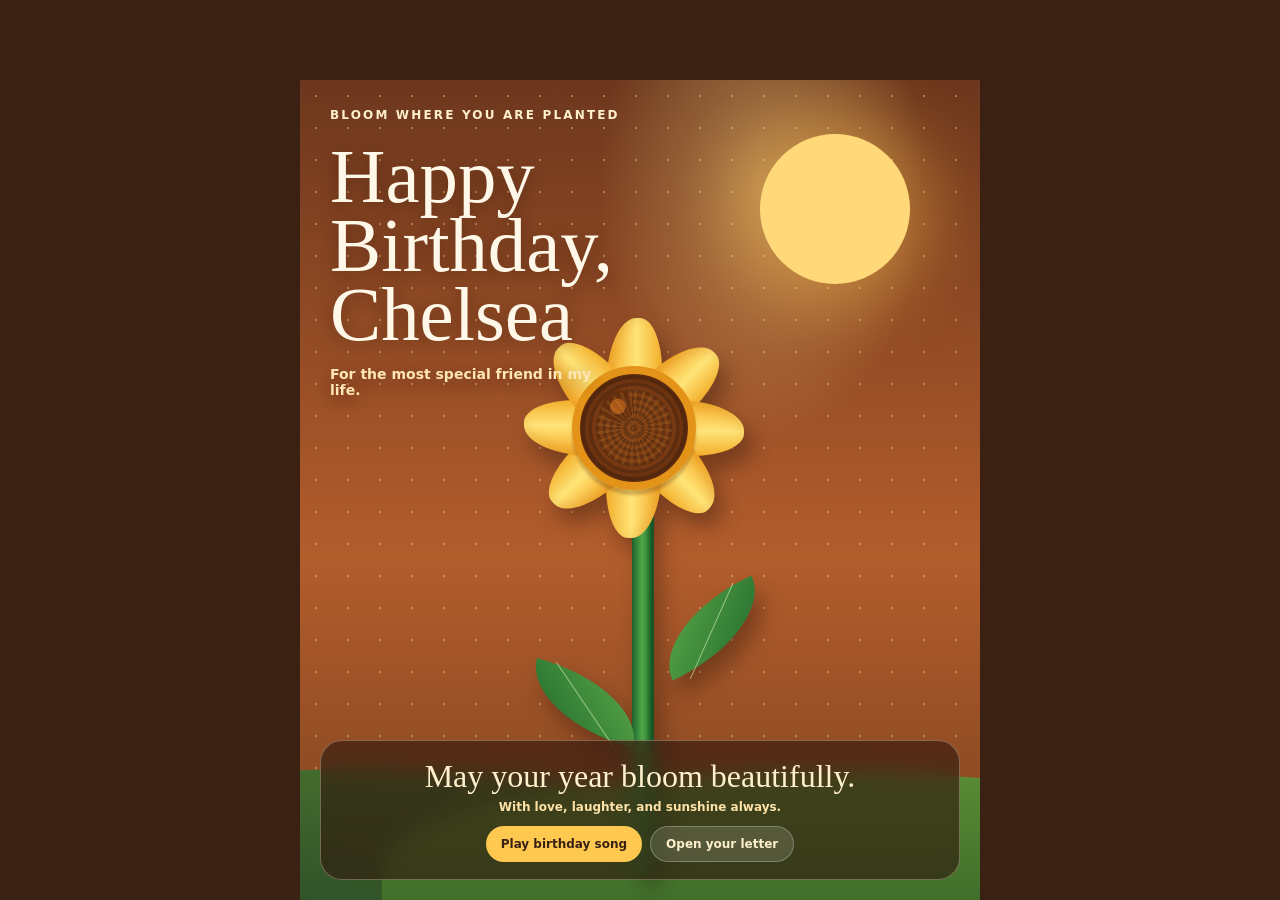
==== birthday.html @ 61093789 "Use animated sunset sunflower design" ====
<!doctype html>
<html lang="en">
<head>
  <meta charset="utf-8">
  <meta name="viewport" content="width=device-width, initial-scale=1">
  <title>Happy Birthday, Chelsea</title>
  <style>
    :root { --cream:#fff0cd; --gold:#ffc94f; --ink:#3a2114; }
    * { box-sizing:border-box; }
    body { margin:0; min-height:100vh; overflow:hidden; display:grid; place-items:end center; background:#3a2114; font-family:Georgia,serif; }
    .scene { position:relative; width:min(680px,100vw); height:min(820px,100vh); overflow:hidden; isolation:isolate; background:radial-gradient(ellipse at 68% 13%,rgba(255,225,142,.4),transparent 25%),linear-gradient(180deg,#6d371d,#b35d2c 58%,#7c421f 100%); }
    .sun { position:absolute; width:150px; aspect-ratio:1; top:54px; right:70px; border-radius:50%; background:#ffd879; box-shadow:0 0 65px 25px rgba(255,195,79,.37); animation:sun-pulse 6s ease-in-out infinite; }
    .hill { position:absolute; bottom:-62px; width:130%; height:190px; border-radius:50% 50% 0 0; background:linear-gradient(#3d702f,#204a27); animation:hill-breathe 8s ease-in-out infinite; }
    .hill.one { left:-42%; transform:rotate(3deg); opacity:.9; } .hill.two { right:-42%; background:linear-gradient(#5b8b34,#326226); animation-delay:-3s; }
    .dots { position:absolute; inset:0; opacity:.38; background-image:radial-gradient(#ffd888 1px,transparent 1.5px); background-size:32px 32px; mix-blend-mode:screen; animation:dust 16s linear infinite; }
    .caption { position:absolute; z-index:5; top:28px; left:30px; color:#fff0cd; letter-spacing:.18em; text-transform:uppercase; font:800 12px system-ui,sans-serif; opacity:.85; animation:fade-up 1s .2s both; }
    .headline { position:absolute; z-index:5; top:62px; left:30px; color:#fff8e8; text-shadow:0 4px 16px rgba(48,20,8,.4); animation:fade-up 1s .45s both; }
    .headline h1 { margin:0; max-width:8ch; font-size:clamp(2.4rem,8vw,4.8rem); line-height:.9; font-weight:400; }
    .headline p { margin:17px 0 0; max-width:270px; color:#ffe6b7; line-height:1.5; font:600 14px system-ui,sans-serif; }
    .flower { position:absolute; z-index:3; left:50%; bottom:38px; width:330px; height:610px; transform:translateX(-50%); filter:drop-shadow(8px 14px 10px rgba(24,10,4,.32)); animation:flower-grow 2.5s cubic-bezier(.18,.9,.28,1) both; }
    .stem { position:absolute; left:157px; top:252px; width:22px; height:370px; border-radius:15px; background:linear-gradient(90deg,#1f632e,#4eaa48 47%,#1d682c); box-shadow:inset -4px 0 5px #155023; transform-origin:top; animation:stem-sway 5s ease-in-out 2.5s infinite; }
    .leaf { position:absolute; width:116px; height:62px; background:linear-gradient(135deg,#5eaa48,#1f692e); border-radius:100% 0 100% 0; }
    .leaf:after { content:""; position:absolute; width:1px; height:105px; left:56px; top:-19px; background:rgba(228,255,187,.55); transform:rotate(49deg); }
    .leaf.left { left:52px; top:420px; transform:rotate(15deg) scaleX(-1); animation:leaf-left 5s ease-in-out 2.5s infinite; }
    .leaf.right { left:179px; top:345px; transform:rotate(-25deg); animation:leaf-right 5s ease-in-out 2.5s infinite; }
    .head { position:absolute; top:66px; left:49px; width:220px; aspect-ratio:1; animation:head-sway 5s ease-in-out 2.5s infinite; }
    .petal { position:absolute; left:82px; top:0; width:56px; height:128px; border-radius:58% 42% 52% 48%; transform-origin:28px 110px; background:linear-gradient(90deg,#f6a926 0%,#ffe477 55%,#f2ae2c 100%); box-shadow:inset 7px 0 10px rgba(177,91,8,.15); animation:petal-shimmer 4s ease-in-out infinite; }
    .p1{transform:rotate(0deg)} .p2{transform:rotate(45deg);animation-delay:-.5s} .p3{transform:rotate(90deg);animation-delay:-1s} .p4{transform:rotate(135deg);animation-delay:-1.5s} .p5{transform:rotate(180deg);animation-delay:-2s} .p6{transform:rotate(225deg);animation-delay:-2.5s} .p7{transform:rotate(270deg);animation-delay:-3s} .p8{transform:rotate(315deg);animation-delay:-3.5s}
    .disc { position:absolute; z-index:2; left:48px; top:48px; width:124px; aspect-ratio:1; border-radius:50%; border:8px solid #e39418; background:radial-gradient(circle at 35% 30%,#a95818 0 7%,#663010 8% 15%,transparent 16%),repeating-radial-gradient(circle,#633011 0 3px,#7c3c14 4px 7px); box-shadow:inset 0 0 17px #3d1b09,0 5px 3px rgba(89,38,7,.28); animation:disc-glow 4s ease-in-out infinite; }
    .disc:after { content:""; position:absolute; inset:16px; border-radius:50%; background:repeating-conic-gradient(rgba(255,190,64,.12) 0deg 5deg,transparent 5deg 13deg); }
    .message { position:absolute; z-index:6; left:20px; right:20px; bottom:20px; padding:17px 20px; color:var(--cream); text-align:center; border:1px solid rgba(255,240,205,.3); border-radius:22px; background:rgba(48,24,13,.62); backdrop-filter:blur(10px); animation:fade-up 1s 1s both; }
    .message strong { display:block; font-size:clamp(1.35rem,4vw,2rem); font-weight:400; } .message span { display:block; margin-top:5px; color:#ffe2a7; font:600 12px system-ui,sans-serif; }
    .actions { display:flex; justify-content:center; gap:8px; margin-top:12px; } button { border:0; border-radius:999px; padding:10px 15px; color:var(--ink); background:var(--gold); font:800 12px system-ui,sans-serif; cursor:pointer; } button.secondary { color:var(--cream); background:rgba(255,255,255,.14); border:1px solid rgba(255,255,255,.25); }
    .letter { display:none; position:absolute; z-index:10; left:20px; right:20px; bottom:20px; padding:25px; color:var(--ink); text-align:left; border-radius:22px; background:#fff6df; box-shadow:0 20px 50px rgba(30,12,4,.45); animation:fade-up .45s both; font:15px/1.75 system-ui,sans-serif; } .letter.show { display:block; } .letter h2 { margin:0 0 8px; color:#8d4c35; font:400 30px Georgia,serif; } .letter button { width:100%; margin-top:8px; }
    @keyframes flower-grow { from { transform:translateX(-50%) scale(.12) translateY(100px); opacity:0; } to { transform:translateX(-50%) scale(1) translateY(0); opacity:1; } }
    @keyframes petal-shimmer { 0%,100% { filter:brightness(1); } 50% { filter:brightness(1.1); } } @keyframes head-sway { 0%,100% { transform:rotate(-1deg); } 50% { transform:rotate(1.5deg); } } @keyframes stem-sway { 0%,100% { transform:rotate(-1deg); } 50% { transform:rotate(1deg); } } @keyframes leaf-left { 0%,100% { transform:rotate(15deg) scaleX(-1); } 50% { transform:rotate(20deg) scaleX(-1); } } @keyframes leaf-right { 0%,100% { transform:rotate(-25deg); } 50% { transform:rotate(-19deg); } } @keyframes sun-pulse { 0%,100% { box-shadow:0 0 65px 25px rgba(255,195,79,.37); } 50% { box-shadow:0 0 84px 34px rgba(255,195,79,.48); } } @keyframes hill-breathe { 0%,100% { margin-left:0; } 50% { margin-left:8px; } } @keyframes dust { from { transform:translate(0,0); } to { transform:translate(25px,18px); } } @keyframes disc-glow { 0%,100% { box-shadow:inset 0 0 17px #3d1b09,0 5px 3px rgba(89,38,7,.28); } 50% { box-shadow:inset 0 0 20px #3d1b09,0 5px 12px rgba(255,167,48,.28); } } @keyframes fade-up { from { opacity:0; transform:translateY(18px); } to { opacity:1; transform:translateY(0); } }
    @media (max-width:500px) { .sun { right:25px; top:35px; width:110px; } .flower { transform:translateX(-50%) scale(.78); transform-origin:bottom center; } .headline { top:58px; left:20px; } .message { left:12px; right:12px; bottom:12px; } }
  </style>
</head>
<body>
  <main class="scene" aria-label="A realistic stylized sunflower at sunset">
    <div class="dots"></div><div class="sun"></div><div class="caption">Bloom where you are planted</div>
    <div class="headline"><h1>Happy Birthday,<br>Chelsea</h1><p>For the most special friend in my life.</p></div>
    <div class="hill one"></div><div class="hill two"></div>
    <div class="flower" aria-label="A growing sunflower"><div class="stem"></div><div class="leaf left"></div><div class="leaf right"></div><div class="head"><i class="petal p1"></i><i class="petal p2"></i><i class="petal p3"></i><i class="petal p4"></i><i class="petal p5"></i><i class="petal p6"></i><i class="petal p7"></i><i class="petal p8"></i><div class="disc"></div></div></div>
    <div class="message"><strong>May your year bloom beautifully.</strong><span>With love, laughter, and sunshine always.</span><div class="actions"><button id="musicBtn" type="button">Play birthday song</button><button class="secondary" id="letterBtn" type="button">Open your letter</button></div></div>
    <article class="letter" id="letter"><h2>A letter for you</h2>Dear Chelsea,<br><br>You are one of the brightest gifts in my life. I hope this birthday brings you peace, laughter, beautiful memories, and every happiness you deserve.<br><br>Happy birthday, always.<button id="closeLetter" type="button">Close letter</button></article>
  </main>
  <script>
    let audioCtx; const notes={G4:392,A4:440,B4:494,C5:523,D5:587};
    function playBirthdaySong(){ audioCtx ||= new(window.AudioContext||window.webkitAudioContext)(); const melody=[['G4',.45],['G4',.2],['A4',.65],['G4',.65],['C5',.65],['B4',1.1],['G4',.45],['G4',.2],['A4',.65],['G4',.65],['D5',.65],['C5',1.1]]; let at=audioCtx.currentTime+.05; melody.forEach(([note,length])=>{const oscillator=audioCtx.createOscillator(),gain=audioCtx.createGain(); oscillator.type='triangle'; oscillator.frequency.value=notes[note]; gain.gain.setValueAtTime(.0001,at); gain.gain.exponentialRampToValueAtTime(.12,at+.04); gain.gain.exponentialRampToValueAtTime(.0001,at+length); oscillator.connect(gain).connect(audioCtx.destination); oscillator.start(at); oscillator.stop(at+length+.02); at+=length+.05;}); }
    window.addEventListener('load',()=>{try{playBirthdaySong();}catch(error){}}); document.addEventListener('click',()=>{if(audioCtx?.state==='suspended')audioCtx.resume();},{once:true}); musicBtn.addEventListener('click',playBirthdaySong); letterBtn.addEventListener('click',()=>letter.classList.add('show')); closeLetter.addEventListener('click',()=>letter.classList.remove('show'));
  </script>
</body>
</html>
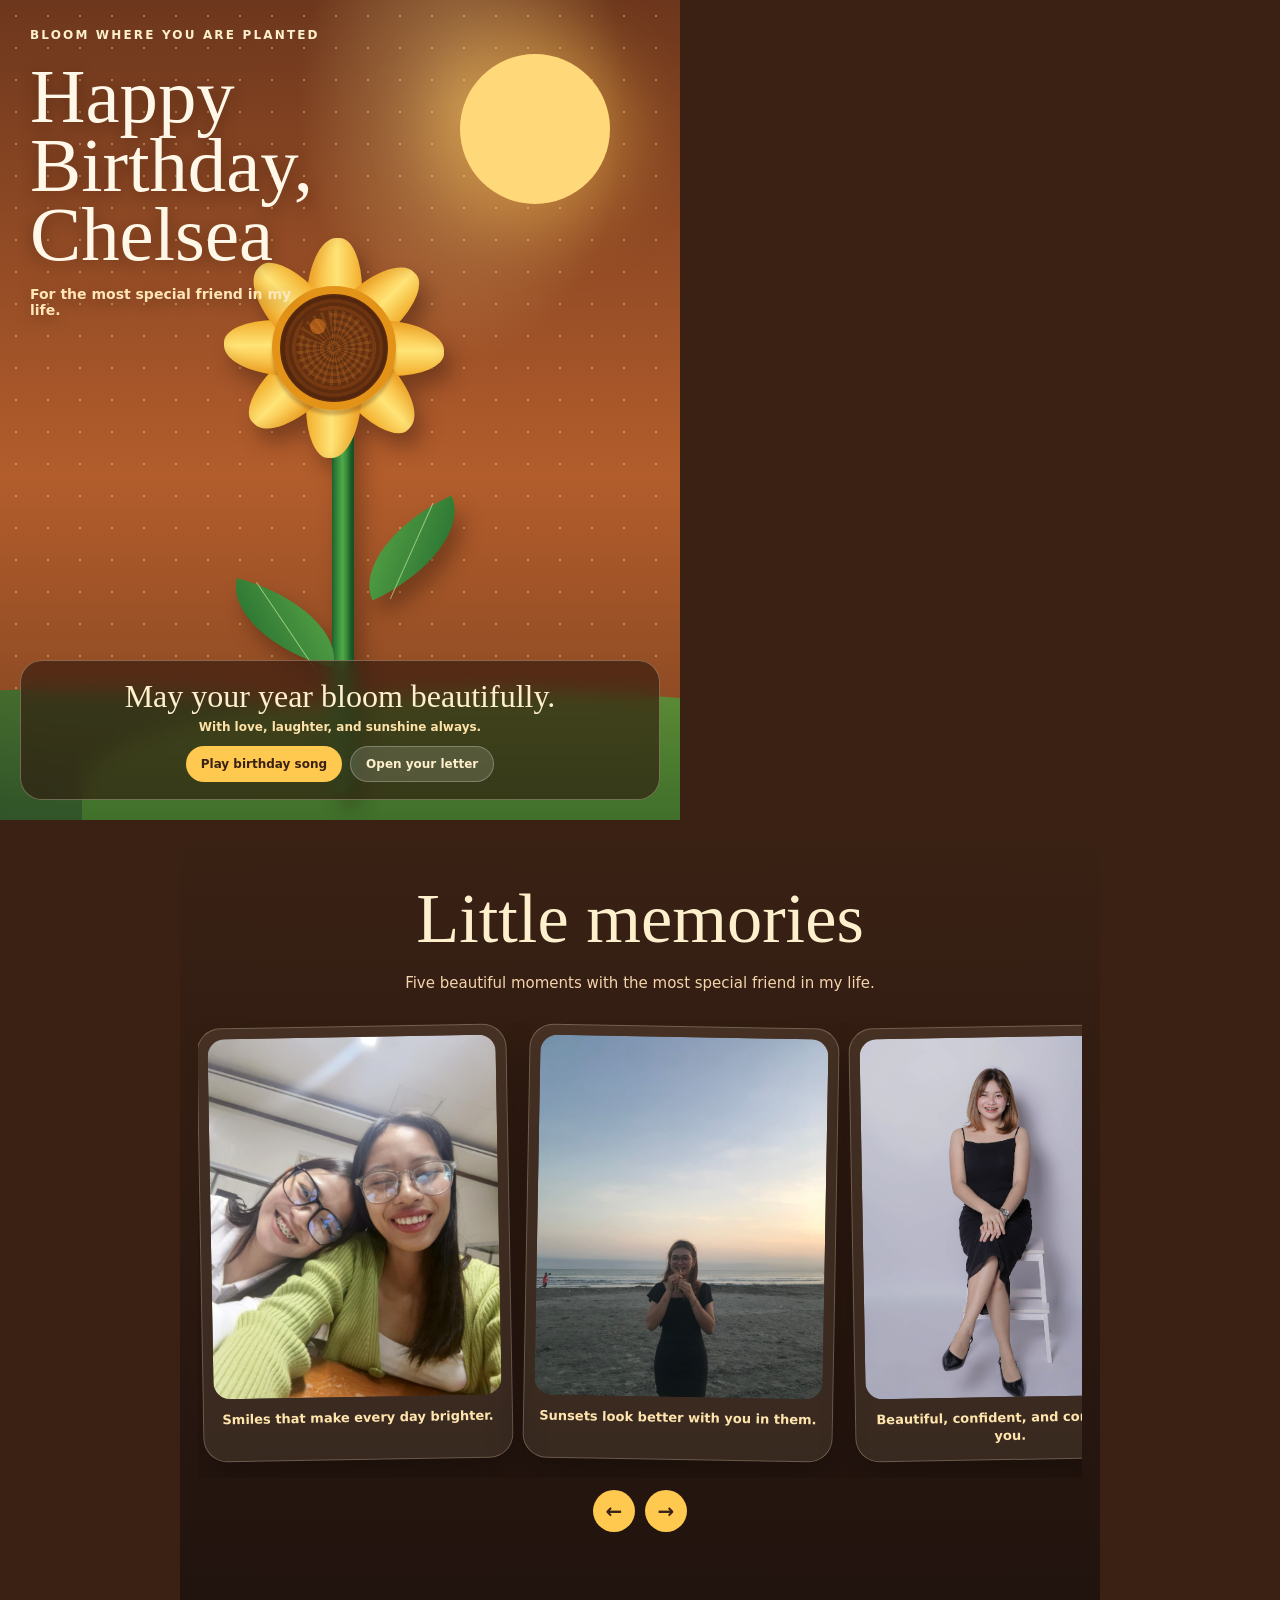
==== commit 2e987e47: "Add personal photo memory carousel" ====
--- a/birthday.html
+++ b/birthday.html
@@ -7,7 +7,7 @@
   <style>
     :root { --cream:#fff0cd; --gold:#ffc94f; --ink:#3a2114; }
     * { box-sizing:border-box; }
-    body { margin:0; min-height:100vh; overflow:hidden; display:grid; place-items:end center; background:#3a2114; font-family:Georgia,serif; }
+    body { margin:0; min-height:100vh; overflow-x:hidden; overflow-y:auto; background:#3a2114; font-family:Georgia,serif; }
     .scene { position:relative; width:min(680px,100vw); height:min(820px,100vh); overflow:hidden; isolation:isolate; background:radial-gradient(ellipse at 68% 13%,rgba(255,225,142,.4),transparent 25%),linear-gradient(180deg,#6d371d,#b35d2c 58%,#7c421f 100%); }
     .sun { position:absolute; width:150px; aspect-ratio:1; top:54px; right:70px; border-radius:50%; background:#ffd879; box-shadow:0 0 65px 25px rgba(255,195,79,.37); animation:sun-pulse 6s ease-in-out infinite; }
     .hill { position:absolute; bottom:-62px; width:130%; height:190px; border-radius:50% 50% 0 0; background:linear-gradient(#3d702f,#204a27); animation:hill-breathe 8s ease-in-out infinite; }
@@ -32,6 +32,12 @@
     .message strong { display:block; font-size:clamp(1.35rem,4vw,2rem); font-weight:400; } .message span { display:block; margin-top:5px; color:#ffe2a7; font:600 12px system-ui,sans-serif; }
     .actions { display:flex; justify-content:center; gap:8px; margin-top:12px; } button { border:0; border-radius:999px; padding:10px 15px; color:var(--ink); background:var(--gold); font:800 12px system-ui,sans-serif; cursor:pointer; } button.secondary { color:var(--cream); background:rgba(255,255,255,.14); border:1px solid rgba(255,255,255,.25); }
     .letter { display:none; position:absolute; z-index:10; left:20px; right:20px; bottom:20px; padding:25px; color:var(--ink); text-align:left; border-radius:22px; background:#fff6df; box-shadow:0 20px 50px rgba(30,12,4,.45); animation:fade-up .45s both; font:15px/1.75 system-ui,sans-serif; } .letter.show { display:block; } .letter h2 { margin:0 0 8px; color:#8d4c35; font:400 30px Georgia,serif; } .letter button { width:100%; margin-top:8px; }
+    .memories { width:min(920px,100%); margin:0 auto; padding:58px 18px 70px; color:var(--cream); background:linear-gradient(180deg,#3a2114,#21130e); }
+    .memories h2 { margin:0; text-align:center; font-size:clamp(2.2rem,7vw,4.4rem); font-weight:400; } .memories > p { max-width:520px; margin:12px auto 25px; text-align:center; color:#f3d4ac; font:15px/1.7 system-ui,sans-serif; }
+    .carousel { position:relative; display:flex; gap:16px; overflow-x:auto; scroll-snap-type:x mandatory; scrollbar-width:none; padding:4px 2px 18px; } .carousel::-webkit-scrollbar { display:none; }
+    .memory { flex:0 0 min(76vw,310px); scroll-snap-align:center; margin:0; padding:10px 10px 14px; border:1px solid rgba(255,240,205,.25); border-radius:24px; background:rgba(255,240,205,.09); box-shadow:0 20px 35px rgba(0,0,0,.25); transform:rotate(-1deg); transition:transform .35s ease; } .memory:nth-child(even) { transform:rotate(1deg); } .memory:hover { transform:translateY(-7px) rotate(0); }
+    .memory img { display:block; width:100%; aspect-ratio:4/5; object-fit:cover; border-radius:17px; } .memory figcaption { padding:12px 5px 0; color:#ffe4ad; text-align:center; font:600 13px/1.4 system-ui,sans-serif; }
+    .carousel-controls { display:flex; justify-content:center; gap:10px; margin-top:12px; } .carousel-controls button { width:42px; height:42px; padding:0; color:var(--ink); font-size:20px; }
     @keyframes flower-grow { from { transform:translateX(-50%) scale(.12) translateY(100px); opacity:0; } to { transform:translateX(-50%) scale(1) translateY(0); opacity:1; } }
     @keyframes petal-shimmer { 0%,100% { filter:brightness(1); } 50% { filter:brightness(1.1); } } @keyframes head-sway { 0%,100% { transform:rotate(-1deg); } 50% { transform:rotate(1.5deg); } } @keyframes stem-sway { 0%,100% { transform:rotate(-1deg); } 50% { transform:rotate(1deg); } } @keyframes leaf-left { 0%,100% { transform:rotate(15deg) scaleX(-1); } 50% { transform:rotate(20deg) scaleX(-1); } } @keyframes leaf-right { 0%,100% { transform:rotate(-25deg); } 50% { transform:rotate(-19deg); } } @keyframes sun-pulse { 0%,100% { box-shadow:0 0 65px 25px rgba(255,195,79,.37); } 50% { box-shadow:0 0 84px 34px rgba(255,195,79,.48); } } @keyframes hill-breathe { 0%,100% { margin-left:0; } 50% { margin-left:8px; } } @keyframes dust { from { transform:translate(0,0); } to { transform:translate(25px,18px); } } @keyframes disc-glow { 0%,100% { box-shadow:inset 0 0 17px #3d1b09,0 5px 3px rgba(89,38,7,.28); } 50% { box-shadow:inset 0 0 20px #3d1b09,0 5px 12px rgba(255,167,48,.28); } } @keyframes fade-up { from { opacity:0; transform:translateY(18px); } to { opacity:1; transform:translateY(0); } }
     @media (max-width:500px) { .sun { right:25px; top:35px; width:110px; } .flower { transform:translateX(-50%) scale(.78); transform-origin:bottom center; } .headline { top:58px; left:20px; } .message { left:12px; right:12px; bottom:12px; } }
@@ -46,10 +52,23 @@
     <div class="message"><strong>May your year bloom beautifully.</strong><span>With love, laughter, and sunshine always.</span><div class="actions"><button id="musicBtn" type="button">Play birthday song</button><button class="secondary" id="letterBtn" type="button">Open your letter</button></div></div>
     <article class="letter" id="letter"><h2>A letter for you</h2>Dear Chelsea,<br><br>You are one of the brightest gifts in my life. I hope this birthday brings you peace, laughter, beautiful memories, and every happiness you deserve.<br><br>Happy birthday, always.<button id="closeLetter" type="button">Close letter</button></article>
   </main>
+  <section class="memories" aria-labelledby="memories-title">
+    <h2 id="memories-title">Little memories</h2>
+    <p>Five beautiful moments with the most special friend in my life.</p>
+    <div class="carousel" id="carousel">
+      <figure class="memory"><img src="assets/photos/memory-1.jpg" alt="Chelsea smiling with a friend" loading="lazy"><figcaption>Smiles that make every day brighter.</figcaption></figure>
+      <figure class="memory"><img src="assets/photos/memory-2.jpg" alt="Chelsea enjoying a beach sunset" loading="lazy"><figcaption>Sunsets look better with you in them.</figcaption></figure>
+      <figure class="memory"><img src="assets/photos/memory-3.jpg" alt="Chelsea smiling for a portrait" loading="lazy"><figcaption>Beautiful, confident, and completely you.</figcaption></figure>
+      <figure class="memory"><img src="assets/photos/memory-4.jpg" alt="Chelsea smiling outdoors" loading="lazy"><figcaption>Your smile is its own kind of sunshine.</figcaption></figure>
+      <figure class="memory"><img src="assets/photos/memory-5.jpg" alt="Chelsea with a friend in a classroom" loading="lazy"><figcaption>The best memories are made together.</figcaption></figure>
+    </div>
+    <div class="carousel-controls"><button id="previousPhoto" type="button" aria-label="Previous photo">&#8592;</button><button id="nextPhoto" type="button" aria-label="Next photo">&#8594;</button></div>
+  </section>
   <script>
     let audioCtx; const notes={G4:392,A4:440,B4:494,C5:523,D5:587};
     function playBirthdaySong(){ audioCtx ||= new(window.AudioContext||window.webkitAudioContext)(); const melody=[['G4',.45],['G4',.2],['A4',.65],['G4',.65],['C5',.65],['B4',1.1],['G4',.45],['G4',.2],['A4',.65],['G4',.65],['D5',.65],['C5',1.1]]; let at=audioCtx.currentTime+.05; melody.forEach(([note,length])=>{const oscillator=audioCtx.createOscillator(),gain=audioCtx.createGain(); oscillator.type='triangle'; oscillator.frequency.value=notes[note]; gain.gain.setValueAtTime(.0001,at); gain.gain.exponentialRampToValueAtTime(.12,at+.04); gain.gain.exponentialRampToValueAtTime(.0001,at+length); oscillator.connect(gain).connect(audioCtx.destination); oscillator.start(at); oscillator.stop(at+length+.02); at+=length+.05;}); }
     window.addEventListener('load',()=>{try{playBirthdaySong();}catch(error){}}); document.addEventListener('click',()=>{if(audioCtx?.state==='suspended')audioCtx.resume();},{once:true}); musicBtn.addEventListener('click',playBirthdaySong); letterBtn.addEventListener('click',()=>letter.classList.add('show')); closeLetter.addEventListener('click',()=>letter.classList.remove('show'));
+    const carousel=document.getElementById('carousel'); const previousPhoto=document.getElementById('previousPhoto'); const nextPhoto=document.getElementById('nextPhoto'); function movePhoto(direction){ carousel.scrollBy({left:direction * carousel.clientWidth * .78,behavior:'smooth'}); } previousPhoto.addEventListener('click',()=>movePhoto(-1)); nextPhoto.addEventListener('click',()=>movePhoto(1));
   </script>
 </body>
 </html>
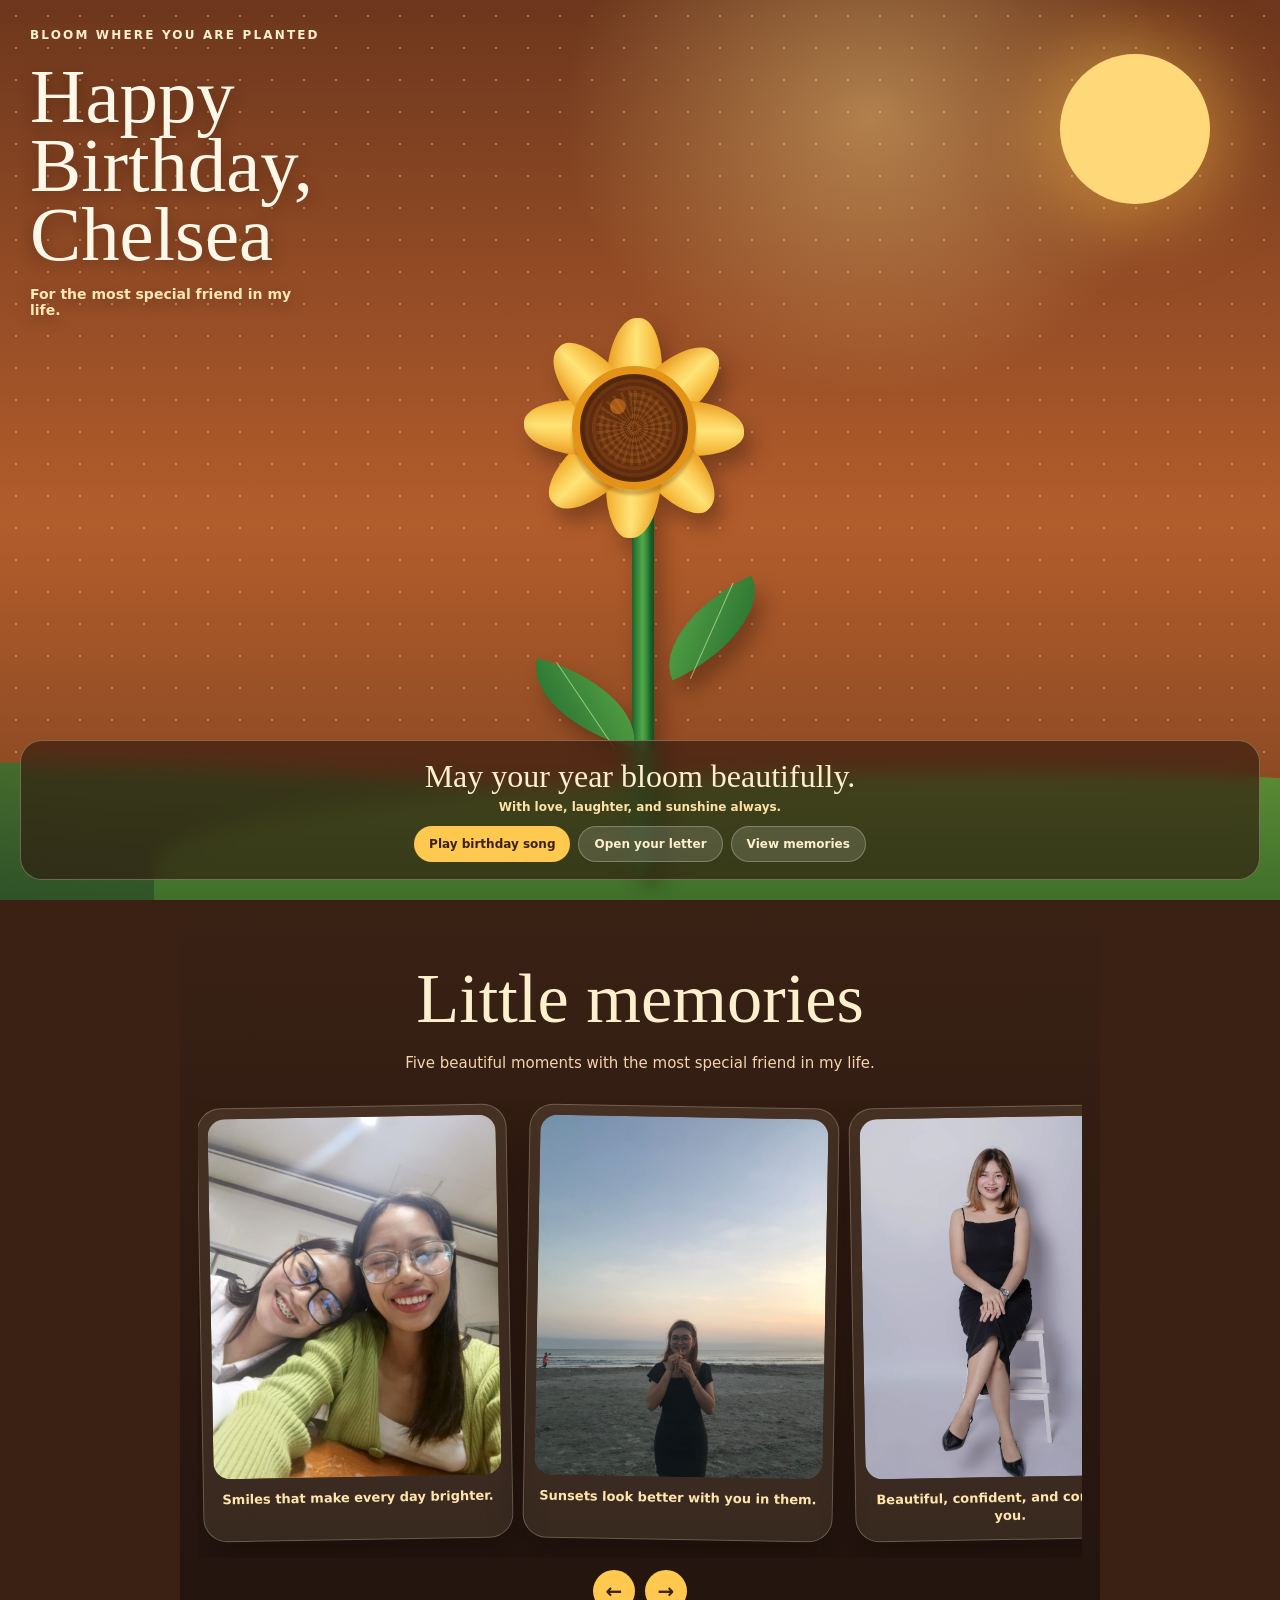
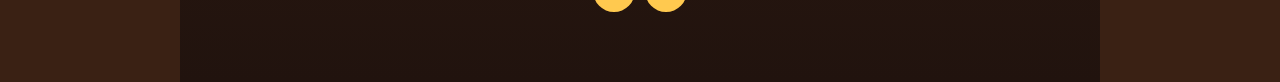
==== commit 2a960169: "Expand birthday page and extend music" ====
--- a/birthday.html
+++ b/birthday.html
@@ -8,7 +8,7 @@
     :root { --cream:#fff0cd; --gold:#ffc94f; --ink:#3a2114; }
     * { box-sizing:border-box; }
     body { margin:0; min-height:100vh; overflow-x:hidden; overflow-y:auto; background:#3a2114; font-family:Georgia,serif; }
-    .scene { position:relative; width:min(680px,100vw); height:min(820px,100vh); overflow:hidden; isolation:isolate; background:radial-gradient(ellipse at 68% 13%,rgba(255,225,142,.4),transparent 25%),linear-gradient(180deg,#6d371d,#b35d2c 58%,#7c421f 100%); }
+    .scene { position:relative; width:100vw; min-height:100vh; height:max(820px,100vh); overflow:hidden; isolation:isolate; background:radial-gradient(ellipse at 68% 13%,rgba(255,225,142,.4),transparent 25%),linear-gradient(180deg,#6d371d,#b35d2c 58%,#7c421f 100%); }
     .sun { position:absolute; width:150px; aspect-ratio:1; top:54px; right:70px; border-radius:50%; background:#ffd879; box-shadow:0 0 65px 25px rgba(255,195,79,.37); animation:sun-pulse 6s ease-in-out infinite; }
     .hill { position:absolute; bottom:-62px; width:130%; height:190px; border-radius:50% 50% 0 0; background:linear-gradient(#3d702f,#204a27); animation:hill-breathe 8s ease-in-out infinite; }
     .hill.one { left:-42%; transform:rotate(3deg); opacity:.9; } .hill.two { right:-42%; background:linear-gradient(#5b8b34,#326226); animation-delay:-3s; }
@@ -30,7 +30,7 @@
     .disc:after { content:""; position:absolute; inset:16px; border-radius:50%; background:repeating-conic-gradient(rgba(255,190,64,.12) 0deg 5deg,transparent 5deg 13deg); }
     .message { position:absolute; z-index:6; left:20px; right:20px; bottom:20px; padding:17px 20px; color:var(--cream); text-align:center; border:1px solid rgba(255,240,205,.3); border-radius:22px; background:rgba(48,24,13,.62); backdrop-filter:blur(10px); animation:fade-up 1s 1s both; }
     .message strong { display:block; font-size:clamp(1.35rem,4vw,2rem); font-weight:400; } .message span { display:block; margin-top:5px; color:#ffe2a7; font:600 12px system-ui,sans-serif; }
-    .actions { display:flex; justify-content:center; gap:8px; margin-top:12px; } button { border:0; border-radius:999px; padding:10px 15px; color:var(--ink); background:var(--gold); font:800 12px system-ui,sans-serif; cursor:pointer; } button.secondary { color:var(--cream); background:rgba(255,255,255,.14); border:1px solid rgba(255,255,255,.25); }
+    .actions { display:flex; justify-content:center; gap:8px; margin-top:12px; flex-wrap:wrap; } button, .button-link { border:0; border-radius:999px; padding:10px 15px; color:var(--ink); background:var(--gold); font:800 12px system-ui,sans-serif; cursor:pointer; text-decoration:none; } button.secondary, .button-link.secondary { color:var(--cream); background:rgba(255,255,255,.14); border:1px solid rgba(255,255,255,.25); }
     .letter { display:none; position:absolute; z-index:10; left:20px; right:20px; bottom:20px; padding:25px; color:var(--ink); text-align:left; border-radius:22px; background:#fff6df; box-shadow:0 20px 50px rgba(30,12,4,.45); animation:fade-up .45s both; font:15px/1.75 system-ui,sans-serif; } .letter.show { display:block; } .letter h2 { margin:0 0 8px; color:#8d4c35; font:400 30px Georgia,serif; } .letter button { width:100%; margin-top:8px; }
     .memories { width:min(920px,100%); margin:0 auto; padding:58px 18px 70px; color:var(--cream); background:linear-gradient(180deg,#3a2114,#21130e); }
     .memories h2 { margin:0; text-align:center; font-size:clamp(2.2rem,7vw,4.4rem); font-weight:400; } .memories > p { max-width:520px; margin:12px auto 25px; text-align:center; color:#f3d4ac; font:15px/1.7 system-ui,sans-serif; }
@@ -49,10 +49,10 @@
     <div class="headline"><h1>Happy Birthday,<br>Chelsea</h1><p>For the most special friend in my life.</p></div>
     <div class="hill one"></div><div class="hill two"></div>
     <div class="flower" aria-label="A growing sunflower"><div class="stem"></div><div class="leaf left"></div><div class="leaf right"></div><div class="head"><i class="petal p1"></i><i class="petal p2"></i><i class="petal p3"></i><i class="petal p4"></i><i class="petal p5"></i><i class="petal p6"></i><i class="petal p7"></i><i class="petal p8"></i><div class="disc"></div></div></div>
-    <div class="message"><strong>May your year bloom beautifully.</strong><span>With love, laughter, and sunshine always.</span><div class="actions"><button id="musicBtn" type="button">Play birthday song</button><button class="secondary" id="letterBtn" type="button">Open your letter</button></div></div>
+    <div class="message"><strong>May your year bloom beautifully.</strong><span>With love, laughter, and sunshine always.</span><div class="actions"><button id="musicBtn" type="button">Play birthday song</button><button class="secondary" id="letterBtn" type="button">Open your letter</button><a class="button-link secondary" href="#memories">View memories</a></div></div>
     <article class="letter" id="letter"><h2>A letter for you</h2>Dear Chelsea,<br><br>You are one of the brightest gifts in my life. I hope this birthday brings you peace, laughter, beautiful memories, and every happiness you deserve.<br><br>Happy birthday, always.<button id="closeLetter" type="button">Close letter</button></article>
   </main>
-  <section class="memories" aria-labelledby="memories-title">
+  <section class="memories" id="memories" aria-labelledby="memories-title">
     <h2 id="memories-title">Little memories</h2>
     <p>Five beautiful moments with the most special friend in my life.</p>
     <div class="carousel" id="carousel">
@@ -66,7 +66,7 @@
   </section>
   <script>
     let audioCtx; const notes={G4:392,A4:440,B4:494,C5:523,D5:587};
-    function playBirthdaySong(){ audioCtx ||= new(window.AudioContext||window.webkitAudioContext)(); const melody=[['G4',.45],['G4',.2],['A4',.65],['G4',.65],['C5',.65],['B4',1.1],['G4',.45],['G4',.2],['A4',.65],['G4',.65],['D5',.65],['C5',1.1]]; let at=audioCtx.currentTime+.05; melody.forEach(([note,length])=>{const oscillator=audioCtx.createOscillator(),gain=audioCtx.createGain(); oscillator.type='triangle'; oscillator.frequency.value=notes[note]; gain.gain.setValueAtTime(.0001,at); gain.gain.exponentialRampToValueAtTime(.12,at+.04); gain.gain.exponentialRampToValueAtTime(.0001,at+length); oscillator.connect(gain).connect(audioCtx.destination); oscillator.start(at); oscillator.stop(at+length+.02); at+=length+.05;}); }
+    function playBirthdaySong(){ audioCtx ||= new(window.AudioContext||window.webkitAudioContext)(); if(audioCtx.state==='suspended') audioCtx.resume(); const melody=[['G4',.45],['G4',.2],['A4',.65],['G4',.65],['C5',.65],['B4',1.1],['G4',.45],['G4',.2],['A4',.65],['G4',.65],['D5',.65],['C5',1.1]]; let at=audioCtx.currentTime+.05; for(let repeat=0;repeat<3;repeat++){ melody.forEach(([note,length])=>{const oscillator=audioCtx.createOscillator(),gain=audioCtx.createGain(); oscillator.type='triangle'; oscillator.frequency.value=notes[note]; gain.gain.setValueAtTime(.0001,at); gain.gain.exponentialRampToValueAtTime(.12,at+.04); gain.gain.exponentialRampToValueAtTime(.0001,at+length); oscillator.connect(gain).connect(audioCtx.destination); oscillator.start(at); oscillator.stop(at+length+.02); at+=length+.05; }); at+=.8; } }
     window.addEventListener('load',()=>{try{playBirthdaySong();}catch(error){}}); document.addEventListener('click',()=>{if(audioCtx?.state==='suspended')audioCtx.resume();},{once:true}); musicBtn.addEventListener('click',playBirthdaySong); letterBtn.addEventListener('click',()=>letter.classList.add('show')); closeLetter.addEventListener('click',()=>letter.classList.remove('show'));
     const carousel=document.getElementById('carousel'); const previousPhoto=document.getElementById('previousPhoto'); const nextPhoto=document.getElementById('nextPhoto'); function movePhoto(direction){ carousel.scrollBy({left:direction * carousel.clientWidth * .78,behavior:'smooth'}); } previousPhoto.addEventListener('click',()=>movePhoto(-1)); nextPhoto.addEventListener('click',()=>movePhoto(1));
   </script>
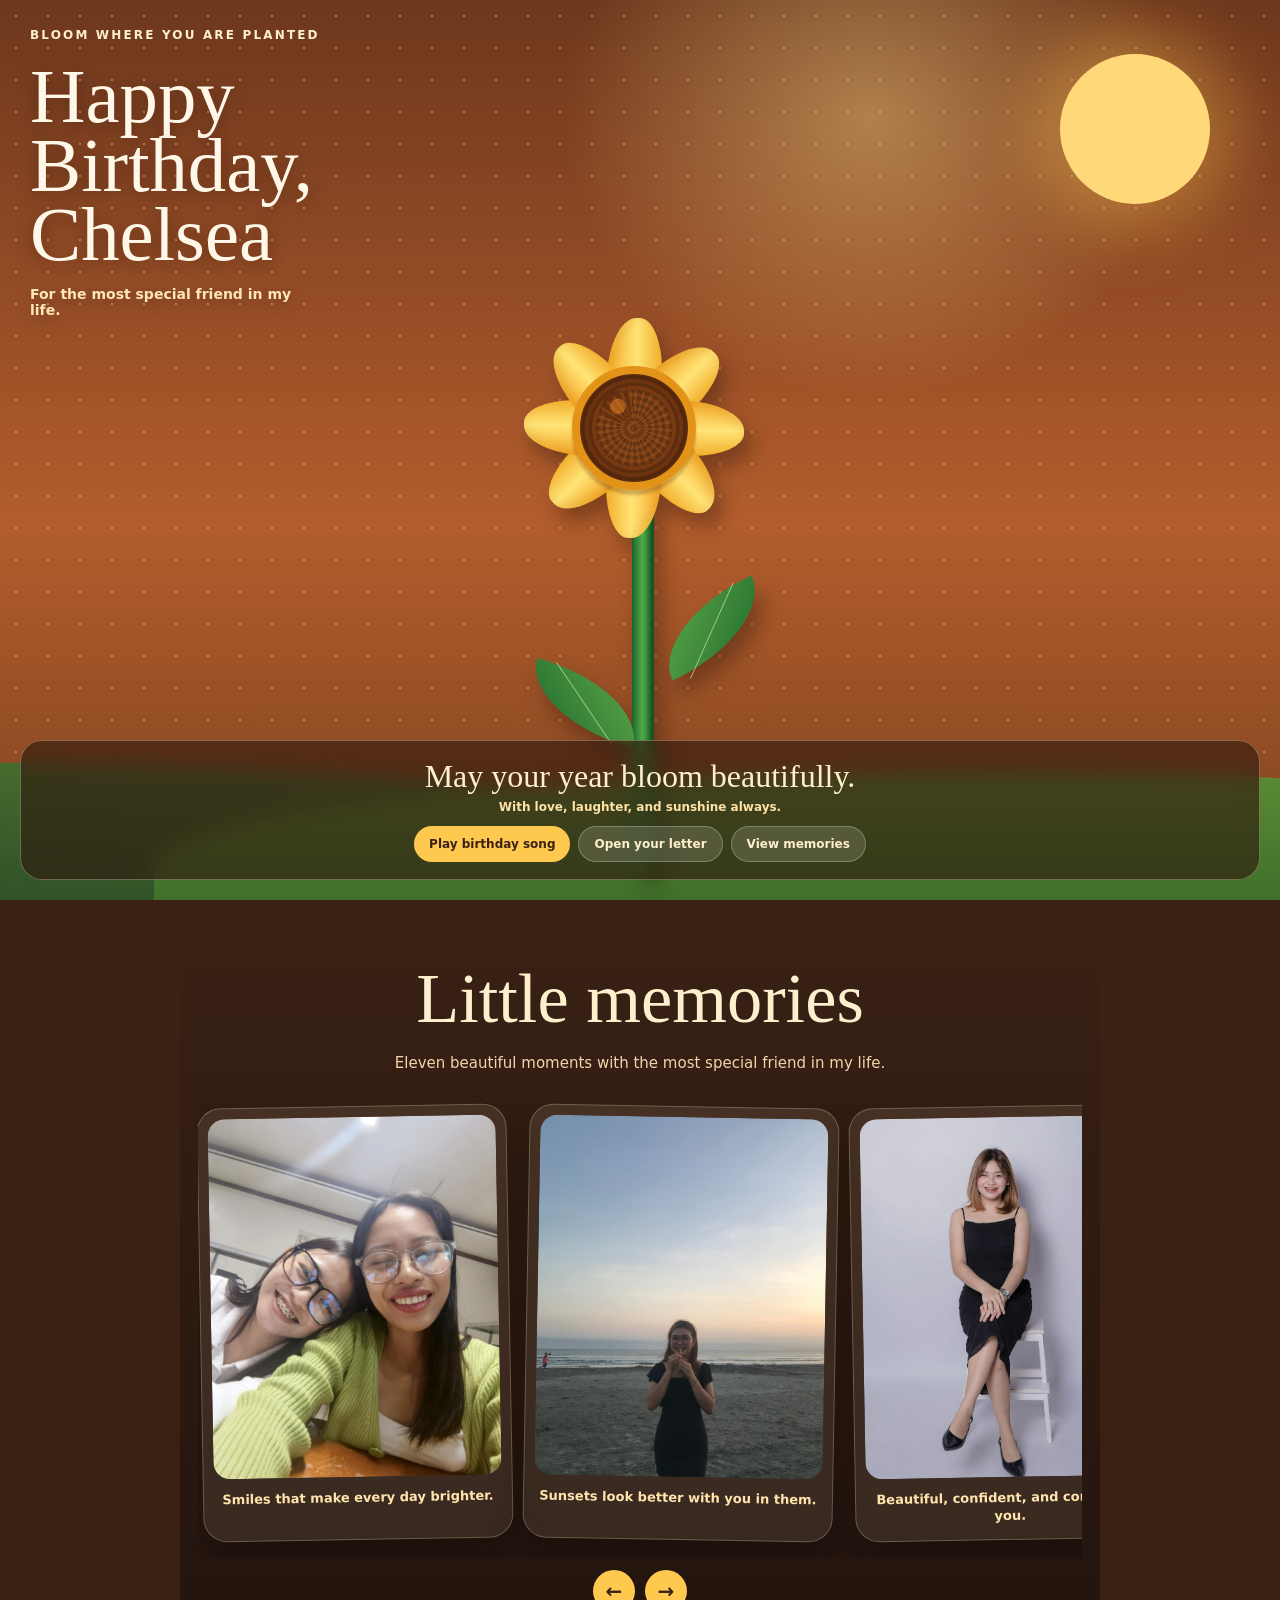
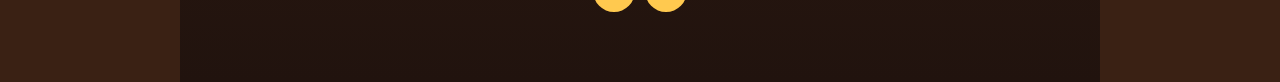
==== commit 699f592f: "Label all eleven birthday memories" ====
--- a/birthday.html
+++ b/birthday.html
@@ -31,14 +31,23 @@
     .message { position:absolute; z-index:6; left:20px; right:20px; bottom:20px; padding:17px 20px; color:var(--cream); text-align:center; border:1px solid rgba(255,240,205,.3); border-radius:22px; background:rgba(48,24,13,.62); backdrop-filter:blur(10px); animation:fade-up 1s 1s both; }
     .message strong { display:block; font-size:clamp(1.35rem,4vw,2rem); font-weight:400; } .message span { display:block; margin-top:5px; color:#ffe2a7; font:600 12px system-ui,sans-serif; }
     .actions { display:flex; justify-content:center; gap:8px; margin-top:12px; flex-wrap:wrap; } button, .button-link { border:0; border-radius:999px; padding:10px 15px; color:var(--ink); background:var(--gold); font:800 12px system-ui,sans-serif; cursor:pointer; text-decoration:none; } button.secondary, .button-link.secondary { color:var(--cream); background:rgba(255,255,255,.14); border:1px solid rgba(255,255,255,.25); }
-    .letter { display:none; position:absolute; z-index:10; left:20px; right:20px; bottom:20px; padding:25px; color:var(--ink); text-align:left; border-radius:22px; background:#fff6df; box-shadow:0 20px 50px rgba(30,12,4,.45); animation:fade-up .45s both; font:15px/1.75 system-ui,sans-serif; } .letter.show { display:block; } .letter h2 { margin:0 0 8px; color:#8d4c35; font:400 30px Georgia,serif; } .letter button { width:100%; margin-top:8px; }
+    .letter { display:none; position:fixed; z-index:20; inset:0; place-items:center; padding:20px; background:rgba(25,12,7,.72); backdrop-filter:blur(7px); }
+    .letter.show { display:grid; }
+    .envelope { position:relative; width:min(720px,100%); min-height:360px; margin-top:70px; padding:24px; border-radius:14px; background:linear-gradient(145deg,#c96858,#8e3f3a); box-shadow:0 28px 70px rgba(0,0,0,.5); animation:envelope-in .7s cubic-bezier(.2,.8,.2,1) both; }
+    .envelope:before { content:""; position:absolute; inset:12px; border:1px solid rgba(255,242,204,.35); border-radius:8px; pointer-events:none; }
+    .flap { position:absolute; z-index:4; top:0; left:0; width:100%; height:190px; clip-path:polygon(0 0,100% 0,50% 100%); background:linear-gradient(135deg,#e38a72,#a64f46); transform-origin:top center; transition:transform .9s cubic-bezier(.2,.75,.2,1); }
+    .letter.show .flap { transform:rotateX(180deg); }
+    .paper { position:relative; z-index:3; max-height:min(70vh,620px); overflow:auto; padding:30px 30px 24px; color:var(--ink); border-radius:8px; background:linear-gradient(135deg,#fff8e5,#f6e5bd); box-shadow:0 8px 22px rgba(50,20,10,.25); transform:translateY(105px); opacity:0; animation:paper-rise 1.15s .55s cubic-bezier(.18,.9,.28,1) forwards; font:16px/1.85 system-ui,sans-serif; }
+    .paper:before { content:""; position:absolute; inset:0; pointer-events:none; opacity:.3; background:repeating-linear-gradient(0deg,transparent 0 31px,rgba(129,79,46,.08) 32px); }
+    .paper h2 { position:relative; margin:0 0 18px; color:#8d4c35; font:400 clamp(2.1rem,6vw,3.4rem) Georgia,serif; }
+    .paper p { position:relative; margin:0 0 17px; } .paper .signature { color:#8d4c35; font:italic 24px Georgia,serif; } .paper button { position:relative; width:100%; margin-top:8px; }
     .memories { width:min(920px,100%); margin:0 auto; padding:58px 18px 70px; color:var(--cream); background:linear-gradient(180deg,#3a2114,#21130e); }
     .memories h2 { margin:0; text-align:center; font-size:clamp(2.2rem,7vw,4.4rem); font-weight:400; } .memories > p { max-width:520px; margin:12px auto 25px; text-align:center; color:#f3d4ac; font:15px/1.7 system-ui,sans-serif; }
     .carousel { position:relative; display:flex; gap:16px; overflow-x:auto; scroll-snap-type:x mandatory; scrollbar-width:none; padding:4px 2px 18px; } .carousel::-webkit-scrollbar { display:none; }
     .memory { flex:0 0 min(76vw,310px); scroll-snap-align:center; margin:0; padding:10px 10px 14px; border:1px solid rgba(255,240,205,.25); border-radius:24px; background:rgba(255,240,205,.09); box-shadow:0 20px 35px rgba(0,0,0,.25); transform:rotate(-1deg); transition:transform .35s ease; } .memory:nth-child(even) { transform:rotate(1deg); } .memory:hover { transform:translateY(-7px) rotate(0); }
     .memory img { display:block; width:100%; aspect-ratio:4/5; object-fit:cover; border-radius:17px; } .memory figcaption { padding:12px 5px 0; color:#ffe4ad; text-align:center; font:600 13px/1.4 system-ui,sans-serif; }
     .carousel-controls { display:flex; justify-content:center; gap:10px; margin-top:12px; } .carousel-controls button { width:42px; height:42px; padding:0; color:var(--ink); font-size:20px; }
-    @keyframes flower-grow { from { transform:translateX(-50%) scale(.12) translateY(100px); opacity:0; } to { transform:translateX(-50%) scale(1) translateY(0); opacity:1; } }
+    @keyframes flower-grow { from { transform:translateX(-50%) scale(.12) translateY(100px); opacity:0; } to { transform:translateX(-50%) scale(1) translateY(0); opacity:1; } } @keyframes envelope-in { from { opacity:0; transform:translateY(35px) scale(.92); } to { opacity:1; transform:translateY(0) scale(1); } } @keyframes paper-rise { from { opacity:0; transform:translateY(105px); } to { opacity:1; transform:translateY(-25px); } }
     @keyframes petal-shimmer { 0%,100% { filter:brightness(1); } 50% { filter:brightness(1.1); } } @keyframes head-sway { 0%,100% { transform:rotate(-1deg); } 50% { transform:rotate(1.5deg); } } @keyframes stem-sway { 0%,100% { transform:rotate(-1deg); } 50% { transform:rotate(1deg); } } @keyframes leaf-left { 0%,100% { transform:rotate(15deg) scaleX(-1); } 50% { transform:rotate(20deg) scaleX(-1); } } @keyframes leaf-right { 0%,100% { transform:rotate(-25deg); } 50% { transform:rotate(-19deg); } } @keyframes sun-pulse { 0%,100% { box-shadow:0 0 65px 25px rgba(255,195,79,.37); } 50% { box-shadow:0 0 84px 34px rgba(255,195,79,.48); } } @keyframes hill-breathe { 0%,100% { margin-left:0; } 50% { margin-left:8px; } } @keyframes dust { from { transform:translate(0,0); } to { transform:translate(25px,18px); } } @keyframes disc-glow { 0%,100% { box-shadow:inset 0 0 17px #3d1b09,0 5px 3px rgba(89,38,7,.28); } 50% { box-shadow:inset 0 0 20px #3d1b09,0 5px 12px rgba(255,167,48,.28); } } @keyframes fade-up { from { opacity:0; transform:translateY(18px); } to { opacity:1; transform:translateY(0); } }
     @media (max-width:500px) { .sun { right:25px; top:35px; width:110px; } .flower { transform:translateX(-50%) scale(.78); transform-origin:bottom center; } .headline { top:58px; left:20px; } .message { left:12px; right:12px; bottom:12px; } }
   </style>
@@ -50,25 +59,32 @@
     <div class="hill one"></div><div class="hill two"></div>
     <div class="flower" aria-label="A growing sunflower"><div class="stem"></div><div class="leaf left"></div><div class="leaf right"></div><div class="head"><i class="petal p1"></i><i class="petal p2"></i><i class="petal p3"></i><i class="petal p4"></i><i class="petal p5"></i><i class="petal p6"></i><i class="petal p7"></i><i class="petal p8"></i><div class="disc"></div></div></div>
     <div class="message"><strong>May your year bloom beautifully.</strong><span>With love, laughter, and sunshine always.</span><div class="actions"><button id="musicBtn" type="button">Play birthday song</button><button class="secondary" id="letterBtn" type="button">Open your letter</button><a class="button-link secondary" href="#memories">View memories</a></div></div>
-    <article class="letter" id="letter"><h2>A letter for you</h2>Dear Chelsea,<br><br>You are one of the brightest gifts in my life. I hope this birthday brings you peace, laughter, beautiful memories, and every happiness you deserve.<br><br>Happy birthday, always.<button id="closeLetter" type="button">Close letter</button></article>
+    <div class="letter" id="letter" aria-hidden="true"><div class="envelope"><div class="flap"></div><article class="paper"><h2>A letter for you</h2><p>Dear Chelsea,</p><p>Today is a reminder of how much light you bring into the lives of the people lucky enough to know you. Your smile can soften a difficult day, your kindness makes ordinary moments memorable, and your presence makes life feel warmer.</p><p>Through every conversation, every laugh, every little adventure, and every quiet moment, I am grateful for the friendship we share. You are thoughtful, strong, beautiful, and wonderfully yourself. Never forget how special you are.</p><p>On your birthday, I hope you receive the same joy you give so freely to everyone around you. May this new chapter bring peaceful mornings, exciting opportunities, answered prayers, good health, and memories that you will keep close to your heart.</p><p>Keep dreaming bravely. Keep choosing happiness. Keep blooming wherever life plants you. You deserve a year filled with love, laughter, surprises, and people who celebrate you completely.</p><p>Thank you for being one of the brightest gifts in my life. I hope this little surprise makes you smile today.</p><p class="signature">With love and sunshine,<br>Your special friend</p><button id="closeLetter" type="button">Close letter</button></article></div></div>
   </main>
   <section class="memories" id="memories" aria-labelledby="memories-title">
     <h2 id="memories-title">Little memories</h2>
-    <p>Five beautiful moments with the most special friend in my life.</p>
-    <div class="carousel" id="carousel">
+    <p>Eleven beautiful moments with the most special friend in my life.</p>
+    <div class="carousel" id="carousel" aria-label="Eleven birthday memories">
       <figure class="memory"><img src="assets/photos/memory-1.jpg" alt="Chelsea smiling with a friend" loading="lazy"><figcaption>Smiles that make every day brighter.</figcaption></figure>
       <figure class="memory"><img src="assets/photos/memory-2.jpg" alt="Chelsea enjoying a beach sunset" loading="lazy"><figcaption>Sunsets look better with you in them.</figcaption></figure>
       <figure class="memory"><img src="assets/photos/memory-3.jpg" alt="Chelsea smiling for a portrait" loading="lazy"><figcaption>Beautiful, confident, and completely you.</figcaption></figure>
       <figure class="memory"><img src="assets/photos/memory-4.jpg" alt="Chelsea smiling outdoors" loading="lazy"><figcaption>Your smile is its own kind of sunshine.</figcaption></figure>
       <figure class="memory"><img src="assets/photos/memory-5.jpg" alt="Chelsea with a friend in a classroom" loading="lazy"><figcaption>The best memories are made together.</figcaption></figure>
+      <figure class="memory"><img src="assets/photos/memory-6.jpg" alt="Chelsea sitting and smiling" loading="lazy"><figcaption>Every little moment is worth remembering.</figcaption></figure>
+      <figure class="memory"><img src="assets/photos/memory-7.jpg" alt="Chelsea with a friend" loading="lazy"><figcaption>Friendship makes the sweetest memories.</figcaption></figure>
+      <figure class="memory"><img src="assets/photos/memory-8.jpg" alt="Chelsea sharing a happy moment with a friend" loading="lazy"><figcaption>Two smiles, one beautiful memory.</figcaption></figure>
+      <figure class="memory"><img src="assets/photos/memory-9.jpg" alt="Chelsea holding flowers" loading="lazy"><figcaption>Flowers for someone who makes life bloom.</figcaption></figure>
+      <figure class="memory"><img src="assets/photos/memory-10.jpg" alt="Chelsea smiling in a close-up portrait" loading="lazy"><figcaption>That beautiful birthday smile.</figcaption></figure>
+      <figure class="memory"><img src="assets/photos/memory-11.jpg" alt="Chelsea smiling with a flower in her hair" loading="lazy"><figcaption>Keep shining in your own colorful way.</figcaption></figure>
     </div>
     <div class="carousel-controls"><button id="previousPhoto" type="button" aria-label="Previous photo">&#8592;</button><button id="nextPhoto" type="button" aria-label="Next photo">&#8594;</button></div>
   </section>
   <script>
     let audioCtx; const notes={G4:392,A4:440,B4:494,C5:523,D5:587};
     function playBirthdaySong(){ audioCtx ||= new(window.AudioContext||window.webkitAudioContext)(); if(audioCtx.state==='suspended') audioCtx.resume(); const melody=[['G4',.45],['G4',.2],['A4',.65],['G4',.65],['C5',.65],['B4',1.1],['G4',.45],['G4',.2],['A4',.65],['G4',.65],['D5',.65],['C5',1.1]]; let at=audioCtx.currentTime+.05; for(let repeat=0;repeat<3;repeat++){ melody.forEach(([note,length])=>{const oscillator=audioCtx.createOscillator(),gain=audioCtx.createGain(); oscillator.type='triangle'; oscillator.frequency.value=notes[note]; gain.gain.setValueAtTime(.0001,at); gain.gain.exponentialRampToValueAtTime(.12,at+.04); gain.gain.exponentialRampToValueAtTime(.0001,at+length); oscillator.connect(gain).connect(audioCtx.destination); oscillator.start(at); oscillator.stop(at+length+.02); at+=length+.05; }); at+=.8; } }
-    window.addEventListener('load',()=>{try{playBirthdaySong();}catch(error){}}); document.addEventListener('click',()=>{if(audioCtx?.state==='suspended')audioCtx.resume();},{once:true}); musicBtn.addEventListener('click',playBirthdaySong); letterBtn.addEventListener('click',()=>letter.classList.add('show')); closeLetter.addEventListener('click',()=>letter.classList.remove('show'));
-    const carousel=document.getElementById('carousel'); const previousPhoto=document.getElementById('previousPhoto'); const nextPhoto=document.getElementById('nextPhoto'); function movePhoto(direction){ carousel.scrollBy({left:direction * carousel.clientWidth * .78,behavior:'smooth'}); } previousPhoto.addEventListener('click',()=>movePhoto(-1)); nextPhoto.addEventListener('click',()=>movePhoto(1));
+    const musicButton=document.getElementById('musicBtn'); const letterButton=document.getElementById('letterBtn'); const letterPanel=document.getElementById('letter'); const closeButton=document.getElementById('closeLetter');
+    window.addEventListener('load',()=>{try{playBirthdaySong();}catch(error){}}); document.addEventListener('click',()=>{if(audioCtx?.state==='suspended')audioCtx.resume();},{once:true}); musicButton.addEventListener('click',playBirthdaySong); letterButton.addEventListener('click',()=>{letterPanel.classList.add('show');letterPanel.setAttribute('aria-hidden','false');}); closeButton.addEventListener('click',()=>{letterPanel.classList.remove('show');letterPanel.setAttribute('aria-hidden','true');});
+    const carousel=document.getElementById('carousel'); const previousPhoto=document.getElementById('previousPhoto'); const nextPhoto=document.getElementById('nextPhoto'); function movePhoto(direction){ const atEnd=carousel.scrollLeft+carousel.clientWidth>=carousel.scrollWidth-8; const atStart=carousel.scrollLeft<=8; if(direction>0&&atEnd){carousel.scrollTo({left:0,behavior:'smooth'});}else if(direction<0&&atStart){carousel.scrollTo({left:carousel.scrollWidth,behavior:'smooth'});}else{carousel.scrollBy({left:direction * carousel.clientWidth * .78,behavior:'smooth'});} } previousPhoto.addEventListener('click',()=>movePhoto(-1)); nextPhoto.addEventListener('click',()=>movePhoto(1)); let autoPlay=setInterval(()=>movePhoto(1),4200); carousel.addEventListener('mouseenter',()=>clearInterval(autoPlay)); carousel.addEventListener('mouseleave',()=>autoPlay=setInterval(()=>movePhoto(1),4200));
   </script>
 </body>
 </html>
